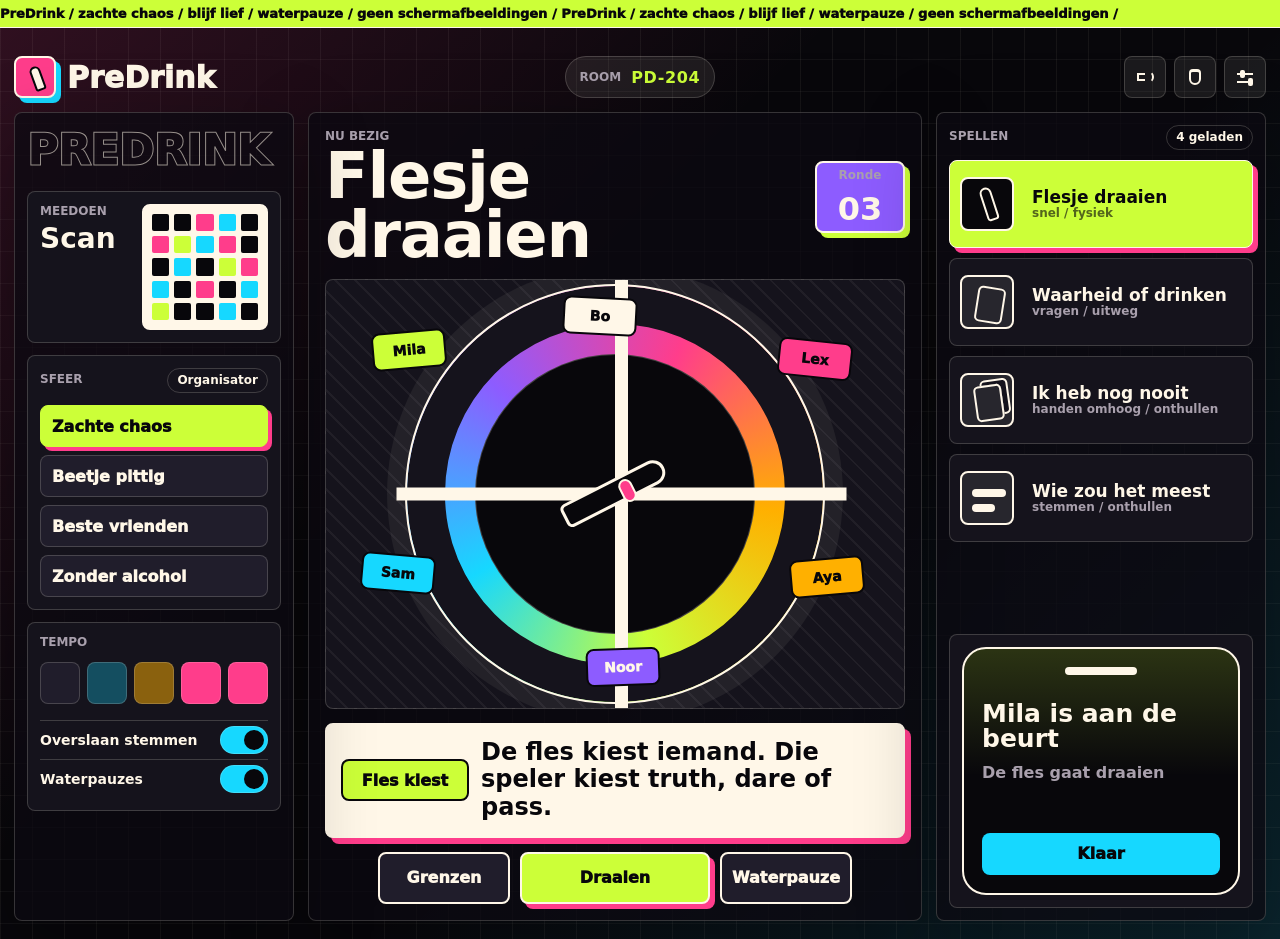
==== design-b.html @ f396bbc1 "Initial PreDrink UI prototype" ====
<!DOCTYPE html>
<html lang="nl">
<head>
  <meta charset="UTF-8">
  <meta name="viewport" content="width=device-width, initial-scale=1.0">
  <title>PreDrink Ontwerp B</title>
  <link rel="stylesheet" href="./design-b.css">
</head>
<body>
  <div class="ticker" aria-hidden="true">
    <span>PreDrink / zachte chaos / blijf lief / waterpauze / geen schermafbeeldingen / PreDrink / zachte chaos / blijf lief / waterpauze / geen schermafbeeldingen /</span>
  </div>

  <main class="night-app">
    <header class="nav">
      <a class="brand" href="./index.html" aria-label="PreDrink ontwerp A">
        <span class="brand-icon" aria-hidden="true"></span>
        <span>PreDrink</span>
      </a>

      <div class="room-pill">
        <span>ROOM</span>
        <strong>PD-204</strong>
      </div>

      <nav class="nav-actions" aria-label="Snelle acties">
        <button class="icon-button" title="Geluid" aria-label="Geluid"><span class="i-sound"></span></button>
        <button class="icon-button" title="Grenzen" aria-label="Grenzen"><span class="i-shield"></span></button>
        <button class="icon-button" title="Instellingen" aria-label="Instellingen"><span class="i-sliders"></span></button>
      </nav>
    </header>

    <section class="command-grid">
      <aside class="room-console" aria-label="Kamerconsole">
        <div class="vertical-logo" aria-hidden="true">PREDRINK</div>

        <section class="join-tile">
          <div>
            <p class="label">Meedoen</p>
            <strong>Scan</strong>
          </div>
          <div class="qr-mosaic" aria-label="QR code voorbeeld">
            <span></span><span></span><span></span><span></span><span></span>
            <span></span><span></span><span></span><span></span><span></span>
            <span></span><span></span><span></span><span></span><span></span>
            <span></span><span></span><span></span><span></span><span></span>
            <span></span><span></span><span></span><span></span><span></span>
          </div>
        </section>

        <section class="vibe-panel">
          <div class="panel-head">
            <p class="label">Sfeer</p>
            <span>Organisator</span>
          </div>

          <div class="vibe-stack" role="tablist" aria-label="Sfeer">
            <button class="vibe active" type="button">Zachte chaos</button>
            <button class="vibe" type="button">Beetje pittig</button>
            <button class="vibe" type="button">Beste vrienden</button>
            <button class="vibe" type="button">Zonder alcohol</button>
          </div>
        </section>

        <section class="tempo-panel">
          <p class="label">Tempo</p>
          <div class="tempo-track" aria-label="Tempo">
            <span></span>
            <span></span>
            <span></span>
            <span class="hot"></span>
            <span class="hot"></span>
          </div>
          <div class="switch-line">
            <span>Overslaan stemmen</span>
            <button class="toggle on" aria-label="Overslaan stemmen aan"><span></span></button>
          </div>
          <div class="switch-line">
            <span>Waterpauzes</span>
            <button class="toggle on" aria-label="Waterpauzes aan"><span></span></button>
          </div>
        </section>
      </aside>

      <section class="stage" aria-labelledby="stage-title">
        <div class="stage-top">
          <div>
            <p class="label">Nu bezig</p>
            <h1 id="stage-title">Flesje draaien</h1>
          </div>
          <div class="round-counter">
            <span>Ronde</span>
            <strong>03</strong>
          </div>
        </div>

        <div class="party-machine" data-selected="spin">
          <div class="name-tag n1">Mila</div>
          <div class="name-tag n2">Lex</div>
          <div class="name-tag n3">Sam</div>
          <div class="name-tag n4">Aya</div>
          <div class="name-tag n5">Bo</div>
          <div class="name-tag n6">Noor</div>

          <div class="machine-ring">
            <span class="ring-tick t1"></span>
            <span class="ring-tick t2"></span>
            <span class="ring-tick t3"></span>
            <span class="ring-tick t4"></span>
            <div class="live-art spin-art" aria-hidden="true"></div>
          </div>
        </div>

        <div class="prompt-console">
          <span class="prompt-type" id="prompt-type">Fles kiest</span>
          <p id="prompt-text">De fles kiest iemand. Die speler kiest truth, dare of pass.</p>
        </div>

        <div class="action-deck">
          <button class="secondary-action">Grenzen</button>
          <button class="main-action" id="main-action">Draaien</button>
          <button class="secondary-action">Waterpauze</button>
        </div>
      </section>

      <aside class="game-dock" aria-label="Spellen">
        <div class="dock-head">
          <p class="label">Spellen</p>
          <span>4 geladen</span>
        </div>

        <button class="game-cartridge active" type="button" data-game="spin">
          <span class="cart-icon cart-bottle" aria-hidden="true"></span>
          <span>
            <strong>Flesje draaien</strong>
            <small>snel / fysiek</small>
          </span>
        </button>

        <button class="game-cartridge" type="button" data-game="truth">
          <span class="cart-icon cart-card" aria-hidden="true"></span>
          <span>
            <strong>Waarheid of drinken</strong>
            <small>vragen / uitweg</small>
          </span>
        </button>

        <button class="game-cartridge" type="button" data-game="never">
          <span class="cart-icon cart-stack" aria-hidden="true"></span>
          <span>
            <strong>Ik heb nog nooit</strong>
            <small>handen omhoog / onthullen</small>
          </span>
        </button>

        <button class="game-cartridge" type="button" data-game="likely">
          <span class="cart-icon cart-poll" aria-hidden="true"></span>
          <span>
            <strong>Wie zou het meest</strong>
            <small>stemmen / onthullen</small>
          </span>
        </button>

        <section class="phone-strip" aria-label="Telefoon preview">
          <div class="phone-screen">
            <span class="mini-status"></span>
            <strong id="phone-title">Mila is aan de beurt</strong>
            <p id="phone-copy">De fles gaat draaien</p>
            <button>Klaar</button>
          </div>
        </section>
      </aside>
    </section>
  </main>

  <script src="./design-b.js"></script>
</body>
</html>
---- design-b.css ----
*,
*::before,
*::after {
  box-sizing: border-box;
}

:root {
  --black: #08070b;
  --panel: #15131c;
  --panel-2: #201d2b;
  --paper: #fff7e8;
  --muted: #a9a0ad;
  --pink: #ff3d8b;
  --acid: #ccff38;
  --cyan: #16d8ff;
  --sun: #ffb000;
  --violet: #8d5cff;
  --line: rgba(255, 247, 232, 0.18);
  --edge: #fff7e8;
  --radius: 8px;
}

html {
  min-height: 100%;
  background: var(--black);
}

body {
  min-height: 100%;
  margin: 0;
  color: var(--paper);
  font-family: Inter, ui-sans-serif, system-ui, -apple-system, BlinkMacSystemFont, "Segoe UI", sans-serif;
  background:
    linear-gradient(90deg, rgba(255, 247, 232, 0.055) 1px, transparent 1px),
    linear-gradient(0deg, rgba(255, 247, 232, 0.045) 1px, transparent 1px),
    linear-gradient(135deg, rgba(255, 61, 139, 0.16), transparent 38%),
    linear-gradient(315deg, rgba(22, 216, 255, 0.14), transparent 42%),
    var(--black);
  background-size: 32px 32px, 32px 32px, auto, auto, auto;
}

button {
  color: inherit;
  font: inherit;
}

.ticker {
  position: fixed;
  top: 0;
  left: 0;
  z-index: 30;
  width: 100%;
  height: 28px;
  overflow: hidden;
  border-bottom: 1px solid var(--paper);
  background: var(--acid);
  color: var(--black);
  font-size: 13px;
  font-weight: 950;
  line-height: 28px;
  white-space: nowrap;
}

.ticker span {
  display: inline-block;
  min-width: 200%;
  animation: crawl 24s linear infinite;
}

@keyframes crawl {
  from { transform: translateX(0); }
  to { transform: translateX(-50%); }
}

.night-app {
  width: min(1380px, calc(100% - 28px));
  min-height: calc(100vh - 28px);
  margin: 28px auto 0;
  padding: 14px 0 18px;
}

.nav {
  display: grid;
  grid-template-columns: 1fr auto 1fr;
  align-items: center;
  gap: 14px;
  min-height: 70px;
}

.brand,
.room-pill,
.nav-actions,
.stage-top,
.panel-head,
.dock-head,
.action-deck,
.switch-line {
  display: flex;
  align-items: center;
}

.brand {
  justify-self: start;
  gap: 11px;
  color: var(--paper);
  font-size: 30px;
  font-weight: 1000;
  text-decoration: none;
}

.brand-icon {
  position: relative;
  width: 42px;
  height: 42px;
  border: 2px solid var(--paper);
  border-radius: var(--radius);
  background: var(--pink);
  box-shadow: 5px 5px 0 var(--cyan);
}

.brand-icon::before {
  content: "";
  position: absolute;
  left: 16px;
  top: 8px;
  width: 11px;
  height: 25px;
  border: 2px solid var(--black);
  border-radius: 6px 6px 3px 3px;
  background: var(--paper);
  transform: rotate(-20deg);
}

.room-pill {
  justify-self: center;
  gap: 10px;
  height: 42px;
  padding: 0 14px;
  border: 1px solid var(--line);
  border-radius: 999px;
  background: rgba(255, 247, 232, 0.08);
}

.room-pill span,
.label,
.dock-head span,
.round-counter span,
.game-cartridge small {
  color: var(--muted);
  font-size: 12px;
  font-weight: 900;
}

.room-pill strong {
  color: var(--acid);
  letter-spacing: 0.04em;
}

.nav-actions {
  justify-self: end;
  gap: 8px;
}

.icon-button {
  display: grid;
  width: 42px;
  height: 42px;
  place-items: center;
  border: 1px solid var(--line);
  border-radius: var(--radius);
  background: rgba(255, 247, 232, 0.08);
  cursor: pointer;
  transition: transform 160ms ease, border-color 160ms ease, background 160ms ease;
}

.icon-button:hover,
.game-cartridge:hover,
.main-action:hover,
.secondary-action:hover,
.vibe:hover {
  transform: translateY(-2px);
}

.command-grid {
  display: grid;
  grid-template-columns: 280px minmax(0, 1fr) 330px;
  gap: 14px;
  min-height: calc(100vh - 130px);
}

.room-console,
.stage,
.game-dock {
  border: 1px solid var(--line);
  border-radius: var(--radius);
  background: rgba(12, 10, 18, 0.76);
  box-shadow: 0 24px 80px rgba(0, 0, 0, 0.28);
}

.room-console {
  position: relative;
  display: flex;
  flex-direction: column;
  gap: 12px;
  padding: 78px 12px 12px;
  overflow: hidden;
}

.vertical-logo {
  position: absolute;
  top: 14px;
  left: 12px;
  width: calc(100% - 24px);
  height: 48px;
  overflow: hidden;
  color: transparent;
  -webkit-text-stroke: 1px rgba(255, 247, 232, 0.56);
  font-size: 42px;
  font-weight: 1000;
  line-height: 48px;
  white-space: nowrap;
}

.join-tile,
.vibe-panel,
.tempo-panel {
  border: 1px solid var(--line);
  border-radius: var(--radius);
  background: var(--panel);
}

.join-tile {
  display: grid;
  grid-template-columns: 90px 1fr;
  gap: 12px;
  padding: 12px;
}

.join-tile strong {
  display: block;
  margin-top: 4px;
  font-size: 28px;
}

.qr-mosaic {
  display: grid;
  grid-template-columns: repeat(5, 1fr);
  gap: 5px;
  aspect-ratio: 1;
  padding: 8px;
  border: 2px solid var(--paper);
  border-radius: var(--radius);
  background: var(--paper);
}

.qr-mosaic span {
  border-radius: 2px;
  background: var(--black);
}

.qr-mosaic span:nth-child(3n) { background: var(--pink); }
.qr-mosaic span:nth-child(4n) { background: var(--cyan); }
.qr-mosaic span:nth-child(7n) { background: var(--acid); }

.vibe-panel,
.tempo-panel {
  padding: 12px;
}

.panel-head,
.dock-head,
.stage-top,
.switch-line {
  justify-content: space-between;
  gap: 12px;
}

.panel-head span,
.dock-head span {
  min-height: 25px;
  padding: 4px 9px;
  border: 1px solid var(--line);
  border-radius: 999px;
  color: var(--paper);
  font-size: 12px;
  font-weight: 900;
}

.vibe-stack {
  display: grid;
  gap: 8px;
  margin-top: 12px;
}

.vibe {
  min-height: 42px;
  border: 1px solid var(--line);
  border-radius: var(--radius);
  background: var(--panel-2);
  cursor: pointer;
  font-weight: 950;
  text-align: left;
  padding: 0 11px;
  transition: transform 160ms ease, background 160ms ease;
}

.vibe.active {
  color: var(--black);
  border-color: var(--acid);
  background: var(--acid);
  box-shadow: 4px 4px 0 var(--pink);
}

.tempo-track {
  display: grid;
  grid-template-columns: repeat(5, 1fr);
  gap: 7px;
  margin: 13px 0 16px;
}

.tempo-track span {
  height: 42px;
  border: 1px solid var(--line);
  border-radius: var(--radius);
  background: var(--panel-2);
}

.tempo-track span:nth-child(2) { background: rgba(22, 216, 255, 0.3); }
.tempo-track span:nth-child(3) { background: rgba(255, 176, 0, 0.5); }
.tempo-track .hot { background: var(--pink); }

.switch-line {
  min-height: 39px;
  border-top: 1px solid var(--line);
  color: var(--paper);
  font-size: 14px;
  font-weight: 850;
}

.toggle {
  width: 48px;
  height: 28px;
  padding: 3px;
  border: 1px solid var(--line);
  border-radius: 999px;
  background: var(--panel-2);
  cursor: pointer;
}

.toggle span {
  display: block;
  width: 20px;
  height: 20px;
  border-radius: 50%;
  background: var(--muted);
}

.toggle.on {
  background: var(--cyan);
}

.toggle.on span {
  margin-left: auto;
  background: var(--black);
}

.stage {
  display: grid;
  grid-template-rows: auto 1fr auto auto;
  gap: 14px;
  padding: 16px;
  overflow: hidden;
}

.label {
  margin: 0 0 4px;
  text-transform: uppercase;
}

h1 {
  margin: 0;
  font-size: clamp(42px, 5vw, 76px);
  line-height: 0.92;
  letter-spacing: -0.02em;
}

.round-counter {
  display: grid;
  min-width: 90px;
  min-height: 72px;
  place-items: center;
  border: 2px solid var(--paper);
  border-radius: var(--radius);
  background: var(--violet);
  color: var(--paper);
  box-shadow: 5px 5px 0 var(--acid);
}

.round-counter strong {
  font-size: 32px;
  line-height: 1;
}

.party-machine {
  position: relative;
  display: grid;
  min-height: 430px;
  place-items: center;
  border: 1px solid var(--line);
  border-radius: var(--radius);
  background:
    repeating-linear-gradient(45deg, rgba(255, 247, 232, 0.05) 0 2px, transparent 2px 14px),
    var(--panel);
  overflow: hidden;
}

.machine-ring {
  position: relative;
  width: min(420px, 82vw);
  aspect-ratio: 1;
  border: 2px solid var(--paper);
  border-radius: 50%;
  background:
    conic-gradient(from 24deg, var(--pink), var(--sun), var(--acid), var(--cyan), var(--violet), var(--pink));
  box-shadow: 0 0 0 18px rgba(255, 247, 232, 0.06), inset 0 0 0 38px var(--panel);
}

.machine-ring::before {
  content: "";
  position: absolute;
  inset: 68px;
  border: 1px solid rgba(255, 247, 232, 0.24);
  border-radius: 50%;
  background: var(--black);
}

.ring-tick {
  position: absolute;
  left: 50%;
  top: 50%;
  width: 13px;
  height: 54%;
  background: var(--paper);
  transform-origin: center top;
}

.t1 { transform: rotate(0deg); }
.t2 { transform: rotate(90deg); }
.t3 { transform: rotate(180deg); }
.t4 { transform: rotate(270deg); }

.live-art {
  position: absolute;
  left: 50%;
  top: 50%;
  width: 155px;
  height: 155px;
  transform: translate(-50%, -50%);
}

.spin-art::before {
  content: "";
  position: absolute;
  left: 64px;
  top: 20px;
  width: 25px;
  height: 112px;
  border: 3px solid var(--paper);
  border-radius: 13px 13px 6px 6px;
  background: var(--black);
  transform: rotate(63deg);
}

.spin-art::after {
  content: "";
  position: absolute;
  left: 78px;
  top: 67px;
  width: 24px;
  height: 14px;
  border: 2px solid var(--paper);
  border-radius: 999px;
  background: var(--pink);
  transform: rotate(63deg);
}

.party-machine[data-selected="truth"] .machine-ring {
  background: conic-gradient(from 30deg, var(--pink), var(--violet), var(--sun), var(--pink));
}

.party-machine[data-selected="truth"] .live-art::before,
.party-machine[data-selected="truth"] .live-art::after,
.party-machine[data-selected="never"] .live-art::before,
.party-machine[data-selected="never"] .live-art::after {
  content: "";
  position: absolute;
  width: 78px;
  height: 110px;
  border: 3px solid var(--paper);
  border-radius: var(--radius);
}

.party-machine[data-selected="truth"] .live-art::before {
  left: 23px;
  top: 28px;
  background: var(--black);
  transform: rotate(-10deg);
}

.party-machine[data-selected="truth"] .live-art::after {
  left: 58px;
  top: 16px;
  background: var(--pink);
  transform: rotate(10deg);
}

.party-machine[data-selected="never"] .machine-ring {
  background: conic-gradient(from 80deg, var(--cyan), var(--acid), var(--sun), var(--cyan));
}

.party-machine[data-selected="never"] .live-art::before {
  left: 34px;
  top: 40px;
  background: var(--acid);
  transform: rotate(-16deg);
}

.party-machine[data-selected="never"] .live-art::after {
  left: 52px;
  top: 18px;
  background: var(--cyan);
  transform: rotate(12deg);
}

.party-machine[data-selected="likely"] .machine-ring {
  background: conic-gradient(from 120deg, var(--acid), var(--cyan), var(--violet), var(--pink), var(--acid));
}

.party-machine[data-selected="likely"] .live-art {
  display: grid;
  align-content: center;
  gap: 12px;
}

.party-machine[data-selected="likely"] .live-art::before,
.party-machine[data-selected="likely"] .live-art::after {
  content: "";
  display: block;
  height: 24px;
  border: 3px solid var(--paper);
  border-radius: 999px;
}

.party-machine[data-selected="likely"] .live-art::before {
  width: 150px;
  background: var(--acid);
}

.party-machine[data-selected="likely"] .live-art::after {
  width: 94px;
  background: var(--pink);
}

.name-tag {
  position: absolute;
  z-index: 2;
  display: grid;
  min-width: 74px;
  height: 38px;
  place-items: center;
  border: 2px solid var(--black);
  border-radius: var(--radius);
  color: var(--black);
  font-size: 14px;
  font-weight: 1000;
}

.n1 { left: 8%; top: 12%; background: var(--acid); transform: rotate(-5deg); }
.n2 { right: 9%; top: 14%; background: var(--pink); transform: rotate(6deg); }
.n3 { left: 6%; bottom: 27%; background: var(--cyan); transform: rotate(5deg); }
.n4 { right: 7%; bottom: 26%; background: var(--sun); transform: rotate(-5deg); }
.n5 { left: 41%; top: 4%; background: var(--paper); transform: rotate(3deg); }
.n6 { left: 45%; bottom: 5%; background: var(--violet); color: var(--paper); transform: rotate(-2deg); }

.prompt-console {
  display: grid;
  grid-template-columns: 128px 1fr;
  gap: 12px;
  align-items: center;
  min-height: 86px;
  padding: 14px;
  border: 2px solid var(--paper);
  border-radius: var(--radius);
  background: var(--paper);
  color: var(--black);
  box-shadow: 6px 6px 0 var(--pink);
}

.prompt-type {
  display: inline-flex;
  min-height: 42px;
  align-items: center;
  justify-content: center;
  padding: 0 12px;
  border: 2px solid var(--black);
  border-radius: var(--radius);
  background: var(--acid);
  font-weight: 1000;
}

.prompt-console p {
  margin: 0;
  font-size: 24px;
  font-weight: 900;
  line-height: 1.15;
}

.action-deck {
  justify-content: center;
  gap: 10px;
}

.main-action,
.secondary-action {
  min-height: 52px;
  border: 2px solid var(--paper);
  border-radius: var(--radius);
  cursor: pointer;
  font-weight: 1000;
  transition: transform 160ms ease, box-shadow 160ms ease;
}

.main-action {
  min-width: 190px;
  color: var(--black);
  background: var(--acid);
  box-shadow: 5px 5px 0 var(--pink);
}

.secondary-action {
  min-width: 132px;
  background: var(--panel-2);
}

.game-dock {
  display: flex;
  flex-direction: column;
  gap: 10px;
  padding: 12px;
}

.game-cartridge {
  display: grid;
  grid-template-columns: 60px 1fr;
  gap: 12px;
  align-items: center;
  min-height: 88px;
  padding: 10px;
  border: 1px solid var(--line);
  border-radius: var(--radius);
  background: var(--panel);
  cursor: pointer;
  text-align: left;
  transition: transform 160ms ease, background 160ms ease, box-shadow 160ms ease;
}

.game-cartridge.active {
  color: var(--black);
  border-color: var(--paper);
  background: var(--acid);
  box-shadow: 5px 5px 0 var(--pink);
}

.game-cartridge strong,
.game-cartridge small {
  display: block;
}

.game-cartridge strong {
  font-size: 17px;
  line-height: 1.1;
}

.game-cartridge.active small {
  color: rgba(8, 7, 11, 0.62);
}

.cart-icon {
  position: relative;
  display: block;
  width: 54px;
  height: 54px;
  border: 2px solid currentColor;
  border-radius: var(--radius);
  background: rgba(255, 247, 232, 0.08);
}

.active .cart-icon {
  background: var(--black);
  color: var(--paper);
}

.cart-bottle::before,
.cart-card::before,
.cart-stack::before,
.cart-poll::before,
.cart-poll::after {
  content: "";
  position: absolute;
}

.cart-bottle::before {
  left: 21px;
  top: 8px;
  width: 12px;
  height: 34px;
  border: 2px solid currentColor;
  border-radius: 7px 7px 4px 4px;
  transform: rotate(-18deg);
}

.cart-card::before {
  left: 14px;
  top: 10px;
  width: 28px;
  height: 36px;
  border: 2px solid currentColor;
  border-radius: 5px;
  transform: rotate(9deg);
}

.cart-stack::before {
  left: 13px;
  top: 10px;
  width: 28px;
  height: 36px;
  border: 2px solid currentColor;
  border-radius: 5px;
  box-shadow: 7px -5px 0 -2px var(--panel), 7px -5px 0 0 currentColor;
  transform: rotate(-8deg);
}

.active .cart-stack::before {
  box-shadow: 7px -5px 0 -2px var(--black), 7px -5px 0 0 currentColor;
}

.cart-poll::before,
.cart-poll::after {
  left: 10px;
  height: 8px;
  border-radius: 999px;
  background: currentColor;
}

.cart-poll::before {
  top: 16px;
  width: 34px;
}

.cart-poll::after {
  top: 31px;
  width: 23px;
}

.phone-strip {
  margin-top: auto;
  padding: 12px;
  border: 1px solid var(--line);
  border-radius: var(--radius);
  background: var(--panel);
}

.phone-screen {
  position: relative;
  min-height: 210px;
  padding: 18px;
  border: 2px solid var(--paper);
  border-radius: 24px;
  background:
    linear-gradient(180deg, rgba(204, 255, 56, 0.18), transparent 52%),
    var(--black);
}

.mini-status {
  display: block;
  width: 72px;
  height: 8px;
  margin: 0 auto 26px;
  border-radius: 999px;
  background: var(--paper);
}

.phone-screen strong {
  display: block;
  font-size: 25px;
  line-height: 1;
}

.phone-screen p {
  min-height: 48px;
  margin: 12px 0 22px;
  color: var(--muted);
  font-weight: 800;
}

.phone-screen button {
  width: 100%;
  min-height: 42px;
  border: 0;
  border-radius: var(--radius);
  color: var(--black);
  background: var(--cyan);
  cursor: pointer;
  font-weight: 1000;
}

.i-sound,
.i-shield,
.i-sliders {
  position: relative;
  display: block;
  width: 20px;
  height: 20px;
}

.i-sound::before {
  content: "";
  position: absolute;
  left: 2px;
  top: 6px;
  width: 8px;
  height: 8px;
  border: 2px solid currentColor;
  border-right: 0;
}

.i-sound::after {
  content: "";
  position: absolute;
  right: 1px;
  top: 4px;
  width: 11px;
  height: 12px;
  border: 2px solid currentColor;
  border-left: 0;
  border-top-color: transparent;
  border-bottom-color: transparent;
  border-radius: 50%;
}

.i-shield::before {
  content: "";
  position: absolute;
  inset: 2px 4px;
  border: 2px solid currentColor;
  border-radius: 8px 8px 12px 12px;
  border-top-width: 3px;
}

.i-sliders::before,
.i-sliders::after {
  content: "";
  position: absolute;
  left: 2px;
  right: 2px;
  height: 2px;
  background: currentColor;
}

.i-sliders::before {
  top: 6px;
  box-shadow: 0 8px 0 currentColor;
}

.i-sliders::after {
  top: 3px;
  left: 5px;
  width: 5px;
  height: 8px;
  border-radius: 2px;
  background: currentColor;
  box-shadow: 8px 8px 0 currentColor;
}

@media (max-width: 1120px) {
  .command-grid {
    grid-template-columns: 260px minmax(0, 1fr);
  }

  .game-dock {
    grid-column: 1 / -1;
    display: grid;
    grid-template-columns: repeat(4, minmax(0, 1fr));
  }

  .dock-head,
  .phone-strip {
    grid-column: 1 / -1;
  }
}

@media (max-width: 780px) {
  .night-app {
    width: min(100% - 18px, 680px);
  }

  .nav {
    grid-template-columns: 1fr auto;
  }

  .room-pill {
    display: none;
  }

  .brand {
    font-size: 24px;
  }

  .command-grid {
    grid-template-columns: 1fr;
  }

  .room-console {
    padding-top: 68px;
  }

  .join-tile {
    grid-template-columns: 1fr 118px;
  }

  .stage {
    padding: 12px;
  }

  .stage-top {
    align-items: flex-start;
  }

  h1 {
    font-size: 42px;
  }

  .round-counter {
    min-width: 72px;
    min-height: 62px;
  }

  .party-machine {
    min-height: 365px;
  }

  .machine-ring {
    width: min(280px, 74vw);
  }

  .machine-ring::before {
    inset: 48px;
  }

  .name-tag {
    min-width: 62px;
    height: 32px;
    font-size: 12px;
  }

  .prompt-console {
    grid-template-columns: 1fr;
  }

  .prompt-console p {
    font-size: 20px;
  }

  .action-deck {
    flex-direction: column;
  }

  .main-action,
  .secondary-action {
    width: 100%;
  }

  .game-dock {
    grid-template-columns: 1fr;
  }
}
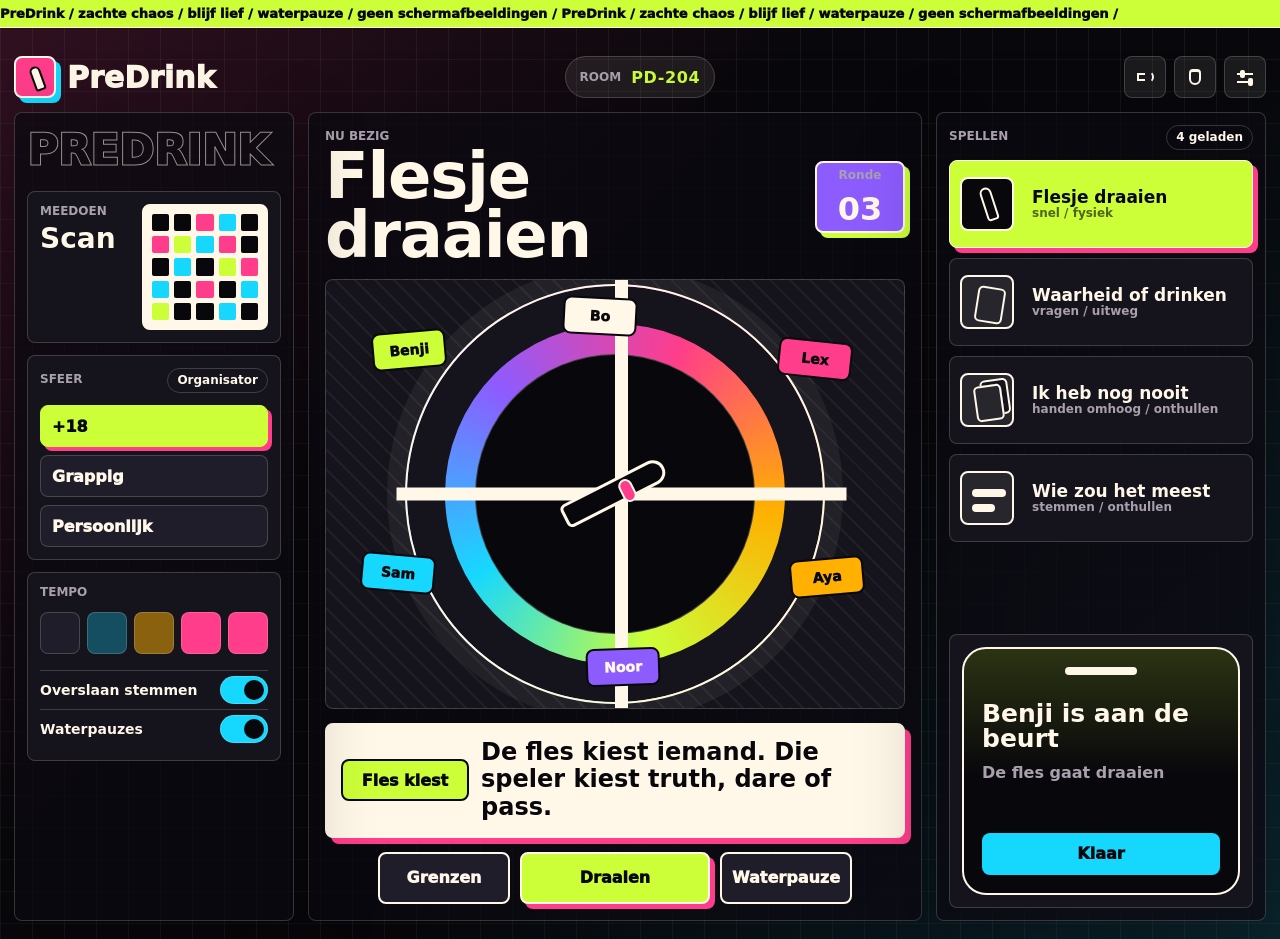
==== commit 265e30bc: "Simplify PreDrink setup UI" ====
--- a/design-b.html
+++ b/design-b.html
@@ -55,10 +55,9 @@
           </div>
 
           <div class="vibe-stack" role="tablist" aria-label="Sfeer">
-            <button class="vibe active" type="button">Zachte chaos</button>
-            <button class="vibe" type="button">Beetje pittig</button>
-            <button class="vibe" type="button">Beste vrienden</button>
-            <button class="vibe" type="button">Zonder alcohol</button>
+            <button class="vibe active" type="button">+18</button>
+            <button class="vibe" type="button">Grappig</button>
+            <button class="vibe" type="button">Persoonlijk</button>
           </div>
         </section>
 
@@ -95,7 +94,7 @@
         </div>
 
         <div class="party-machine" data-selected="spin">
-          <div class="name-tag n1">Mila</div>
+          <div class="name-tag n1">Benji</div>
           <div class="name-tag n2">Lex</div>
           <div class="name-tag n3">Sam</div>
           <div class="name-tag n4">Aya</div>
@@ -164,7 +163,7 @@
         <section class="phone-strip" aria-label="Telefoon preview">
           <div class="phone-screen">
             <span class="mini-status"></span>
-            <strong id="phone-title">Mila is aan de beurt</strong>
+            <strong id="phone-title">Benji is aan de beurt</strong>
             <p id="phone-copy">De fles gaat draaien</p>
             <button>Klaar</button>
           </div>
